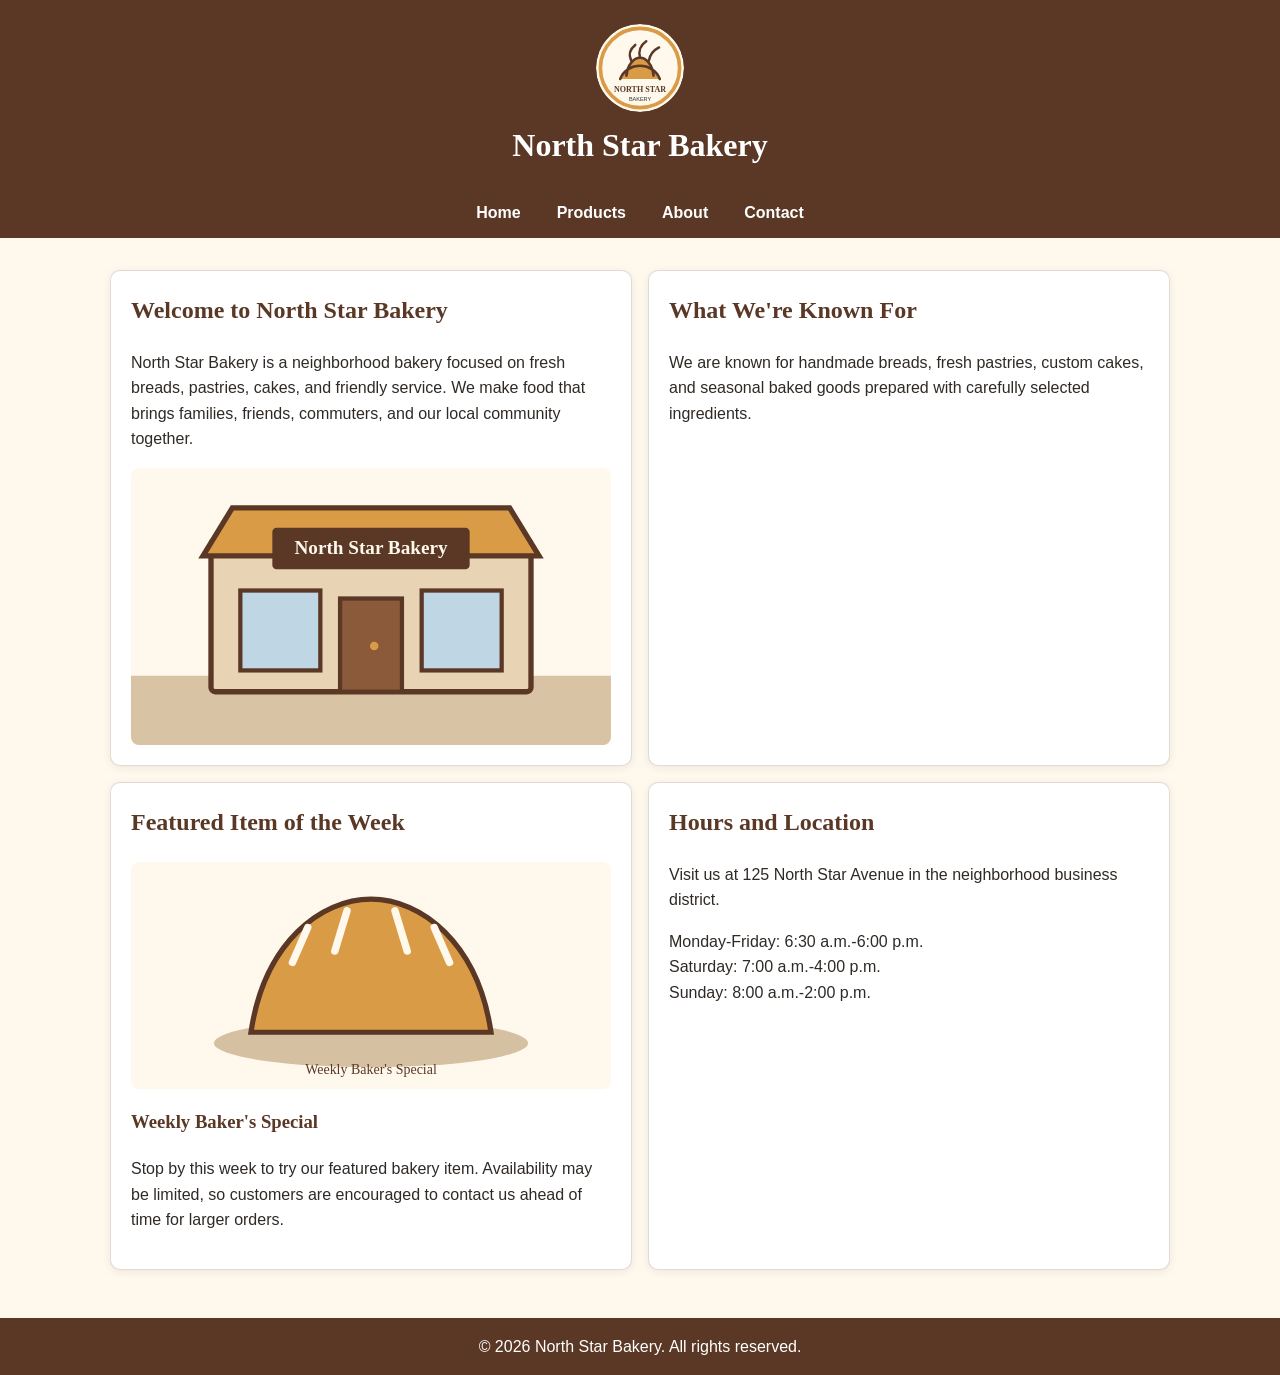
==== index.html @ 3349519e "Add files via upload" ====
<!DOCTYPE html>
<html lang="en">
<head>
    <meta charset="UTF-8">
    <meta name="viewport" content="width=device-width, initial-scale=1.0">
    <title>North Star Bakery | Home</title>
    <link rel="stylesheet" href="styles.css">
</head>
<body>
    <header>
        <img class="logo" src="images/bakery-logo.svg" alt="North Star Bakery logo">
        <h1>North Star Bakery</h1>
        <nav aria-label="Main navigation">
            <ul>
                <li><a href="index.html">Home</a></li>
                <li><a href="products.html">Products</a></li>
                <li><a href="about.html">About</a></li>
                <li><a href="contact.html">Contact</a></li>
            </ul>
        </nav>
    </header>

    <main>
        <section>
            <h2>Welcome to North Star Bakery</h2>
            <p>North Star Bakery is a neighborhood bakery focused on fresh breads, pastries, cakes, and friendly service. We make food that brings families, friends, commuters, and our local community together.</p>
            <img src="images/bakery-storefront.svg" alt="Front entrance of North Star Bakery">
        </section>

        <section>
            <h2>What We're Known For</h2>
            <p>We are known for handmade breads, fresh pastries, custom cakes, and seasonal baked goods prepared with carefully selected ingredients.</p>
        </section>

        <section>
            <h2>Featured Item of the Week</h2>
            <picture>
                <source media="(min-width: 800px)" srcset="images/bakery-feature-large.svg">
                <img src="images/bakery-feature-small.svg" alt="Featured fresh baked item from North Star Bakery">
            </picture>
            <h3>Weekly Baker's Special</h3>
            <p>Stop by this week to try our featured bakery item. Availability may be limited, so customers are encouraged to contact us ahead of time for larger orders.</p>
        </section>

        <section>
            <h2>Hours and Location</h2>
            <p>Visit us at 125 North Star Avenue in the neighborhood business district.</p>
            <p>Monday-Friday: 6:30 a.m.-6:00 p.m.<br>
               Saturday: 7:00 a.m.-4:00 p.m.<br>
               Sunday: 8:00 a.m.-2:00 p.m.</p>
        </section>
    </main>

    <footer>
        <p>&copy; 2026 North Star Bakery. All rights reserved.</p>
    </footer>
</body>
</html>
---- styles.css ----
/* North Star Bakery - Touchstone 3
   Mobile-first responsive design using four main colors
   and two font families: Arial and Georgia.
*/

:root {
    --cream: #FFF8EC;
    --brown: #5A3825;
    --gold: #D99B45;
    --charcoal: #2F2A26;
    --white: #FFFFFF;
}

* {
    box-sizing: border-box;
}

body {
    margin: 0;
    background: var(--cream);
    color: var(--charcoal);
    font-family: Arial, Helvetica, sans-serif;
    font-size: 1rem;
    line-height: 1.6;
}

header {
    background: var(--brown);
    color: var(--white);
    text-align: center;
    padding: 1.25rem 1rem 0;
}

.logo {
    width: 88px;
    height: 88px;
    margin: 0 auto 0.5rem;
    border-radius: 50%;
}

h1,
h2,
h3,
legend {
    font-family: Georgia, "Times New Roman", serif;
}

h1 {
    margin: 0 0 1rem;
    font-size: 2rem;
}

h2 {
    color: var(--brown);
    margin-top: 0;
}

h3 {
    color: var(--brown);
}

nav ul {
    display: flex;
    flex-direction: column;
    gap: 0;
    list-style: none;
    padding: 0;
    margin: 0;
}

nav a {
    display: block;
    color: var(--white);
    text-decoration: none;
    font-weight: bold;
    padding: 0.8rem 1rem;
    border-top: 1px solid rgba(255,255,255,0.2);
}

nav a:hover,
nav a:focus {
    background: var(--gold);
    color: var(--charcoal);
    outline: none;
}

main {
    display: flex;
    flex-direction: column;
    gap: 1rem;
    max-width: 1100px;
    margin: 0 auto;
    padding: 1rem;
}

section {
    background: var(--white);
    border: 1px solid rgba(90, 56, 37, 0.18);
    border-radius: 10px;
    padding: 1.25rem;
    box-shadow: 0 2px 8px rgba(47, 42, 38, 0.08);
}

img,
picture img,
video {
    display: block;
    width: 100%;
    max-width: 100%;
    height: auto;
    border-radius: 8px;
}

figure {
    margin: 0;
}

figcaption {
    margin-top: 0.55rem;
    font-size: 0.95rem;
    font-style: italic;
}

a {
    color: var(--brown);
}

a:hover,
a:focus {
    color: #7B4D30;
}

form {
    display: flex;
    flex-direction: column;
    gap: 1rem;
}

fieldset {
    border: 2px solid var(--gold);
    border-radius: 8px;
    padding: 1rem;
    min-width: 0;
}

legend {
    color: var(--brown);
    font-weight: bold;
    padding: 0 0.4rem;
}

label {
    font-weight: bold;
}

input[type="text"],
input[type="email"],
input[type="date"],
textarea {
    width: 100%;
    margin-top: 0.35rem;
    padding: 0.7rem;
    border: 1px solid #8C7B70;
    border-radius: 5px;
    background: var(--white);
    color: var(--charcoal);
    font: inherit;
}

input:focus,
textarea:focus,
button:focus {
    outline: 3px solid rgba(217, 155, 69, 0.55);
    outline-offset: 2px;
}

.radio-row {
    display: flex;
    align-items: center;
    gap: 0.5rem;
}

.radio-row label {
    font-weight: normal;
}

button {
    align-self: flex-start;
    background: var(--brown);
    color: var(--white);
    border: 0;
    border-radius: 6px;
    padding: 0.75rem 1.25rem;
    font: inherit;
    font-weight: bold;
    cursor: pointer;
}

button:hover {
    background: var(--gold);
    color: var(--charcoal);
}

footer {
    background: var(--brown);
    color: var(--white);
    text-align: center;
    padding: 1rem;
    margin-top: 1rem;
}

footer p {
    margin: 0;
}

@media (min-width: 768px) {
    header {
        padding-top: 1.5rem;
    }

    nav ul {
        flex-direction: row;
        justify-content: center;
        gap: 0.25rem;
    }

    nav a {
        border-top: 0;
        border-radius: 6px 6px 0 0;
    }

    main {
        flex-direction: row;
        flex-wrap: wrap;
        padding: 2rem 1.25rem;
    }

    main > section {
        flex: 1 1 calc(50% - 1rem);
    }

    main > section.wide {
        flex-basis: 100%;
    }

    form {
        flex-direction: row;
        flex-wrap: wrap;
    }

    form fieldset {
        flex: 1 1 calc(50% - 0.5rem);
    }

    form button {
        flex-basis: auto;
    }
}
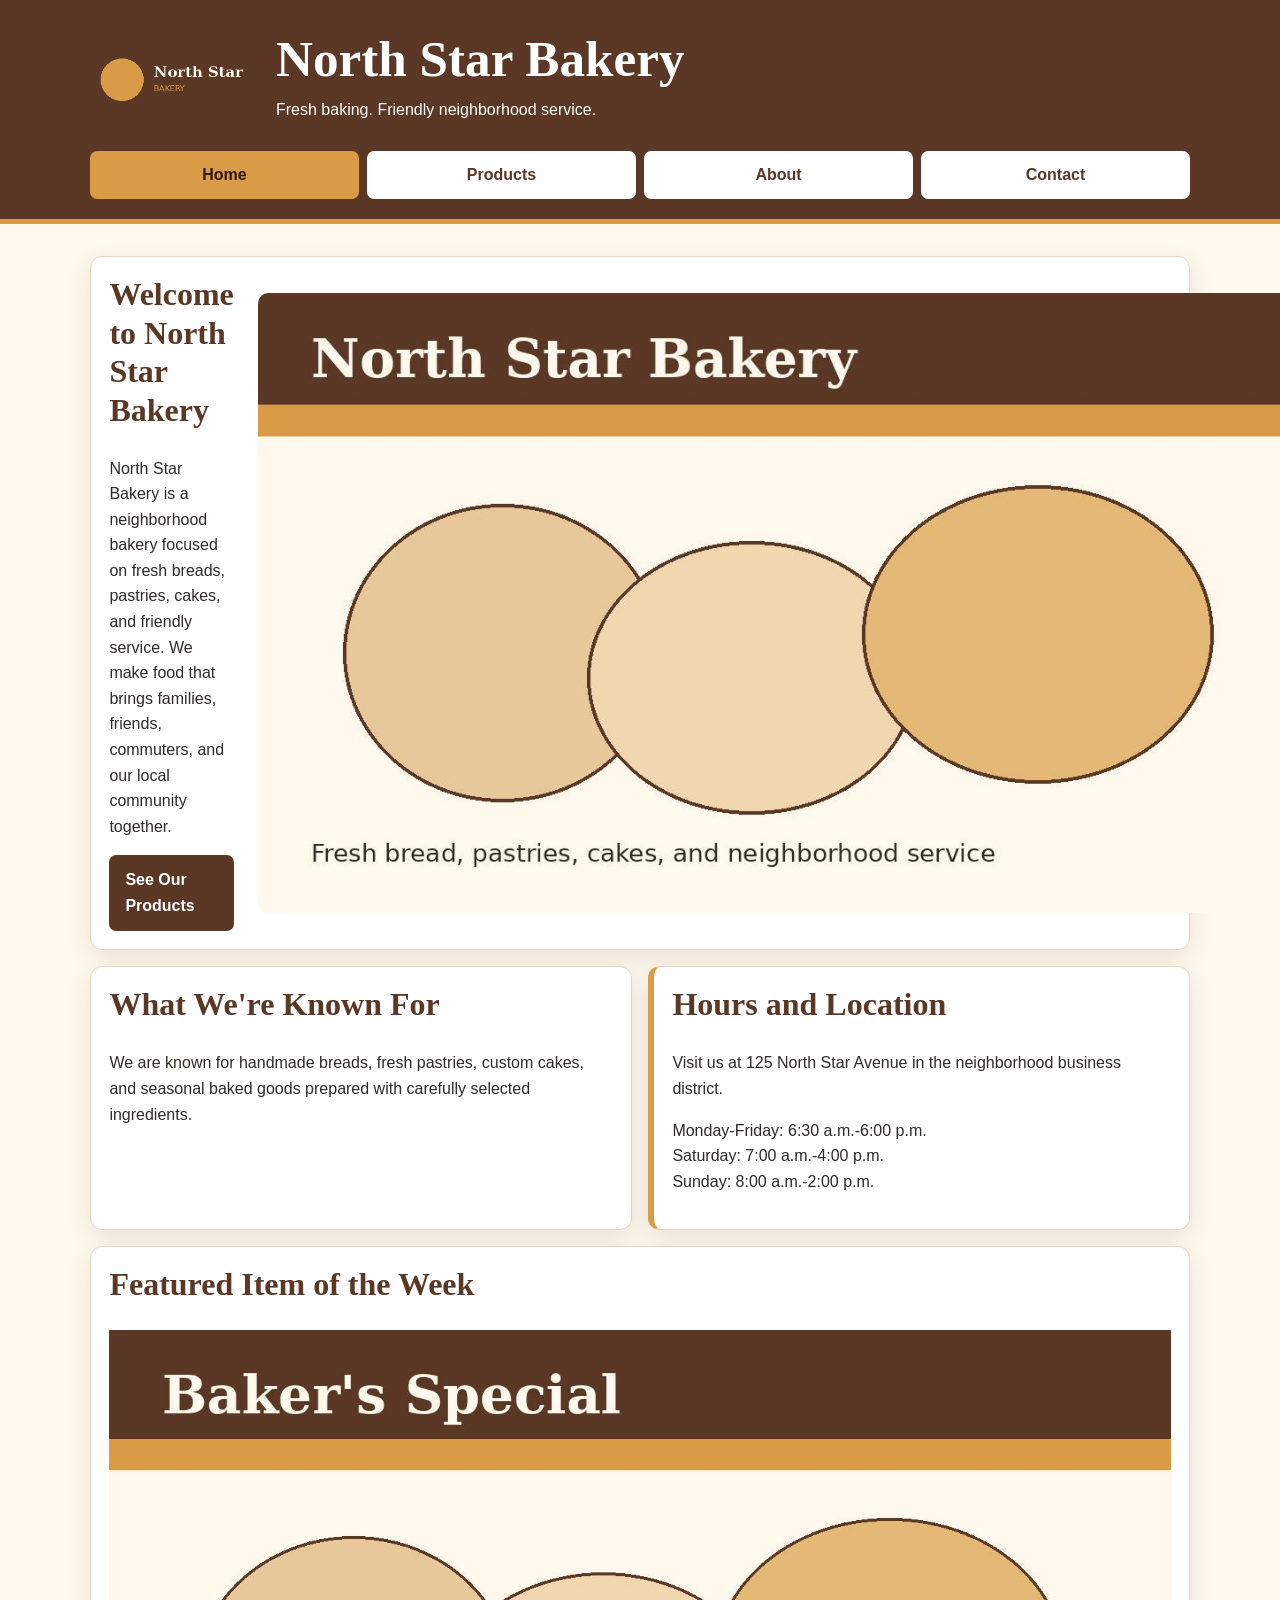
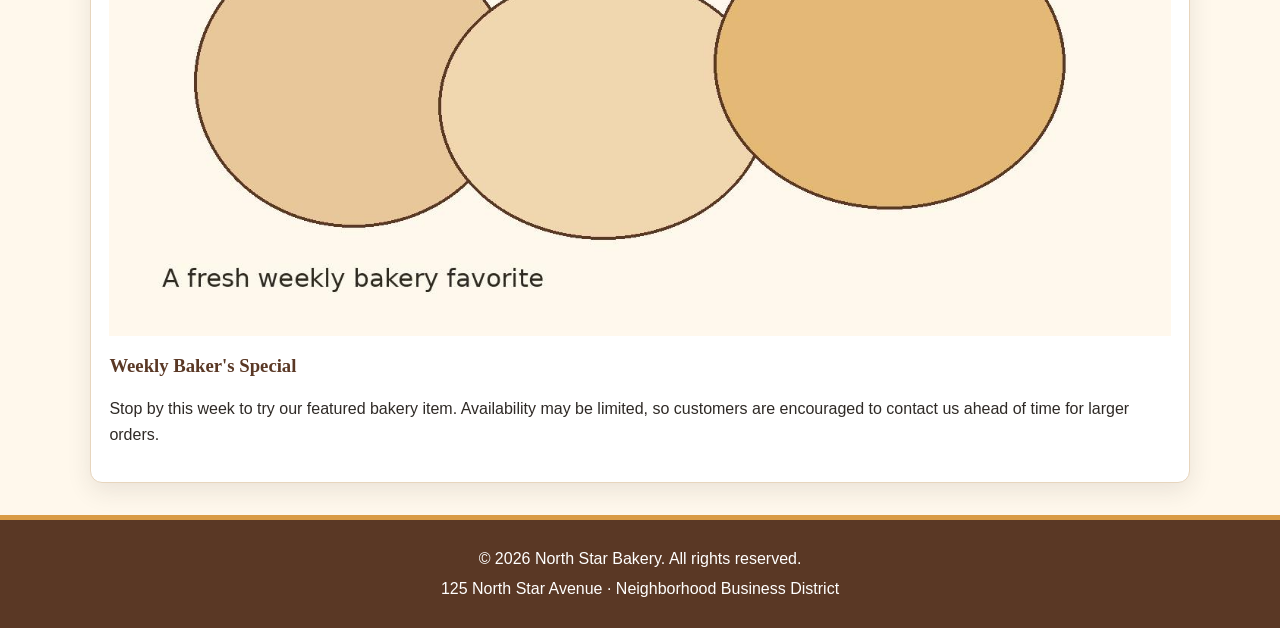
==== commit 10f83df1: "Add files via upload" ====
--- a/index.html
+++ b/index.html
@@ -1,58 +1,69 @@
 <!DOCTYPE html>
 <html lang="en">
 <head>
-    <meta charset="UTF-8">
-    <meta name="viewport" content="width=device-width, initial-scale=1.0">
-    <title>North Star Bakery | Home</title>
-    <link rel="stylesheet" href="styles.css">
+  <meta charset="UTF-8">
+  <meta name="viewport" content="width=device-width, initial-scale=1.0">
+  <meta name="description" content="North Star Bakery | Home">
+  <title>North Star Bakery | Home</title>
+  <link rel="stylesheet" href="styles.css">
 </head>
 <body>
-    <header>
-        <img class="logo" src="images/bakery-logo.svg" alt="North Star Bakery logo">
+<a class="skip-link" href="#main-content">Skip to main content</a>
+<header class="site-header">
+  <div class="header-inner">
+    <div class="brand-row">
+      <img class="logo" src="images/bakery-logo.png" alt="North Star Bakery logo">
+      <div>
         <h1>North Star Bakery</h1>
-        <nav aria-label="Main navigation">
-            <ul>
-                <li><a href="index.html">Home</a></li>
-                <li><a href="products.html">Products</a></li>
-                <li><a href="about.html">About</a></li>
-                <li><a href="contact.html">Contact</a></li>
-            </ul>
-        </nav>
-    </header>
+        <p class="tagline">Fresh baking. Friendly neighborhood service.</p>
+      </div>
+    </div>
+    <nav aria-label="Main navigation">
+      <ul>
+        <li><a href="index.html" aria-current="page">Home</a></li><li><a href="products.html">Products</a></li><li><a href="about.html">About</a></li><li><a href="contact.html">Contact</a></li>
+      </ul>
+    </nav>
+  </div>
+</header>
+<main id="main-content">
 
-    <main>
-        <section>
-            <h2>Welcome to North Star Bakery</h2>
-            <p>North Star Bakery is a neighborhood bakery focused on fresh breads, pastries, cakes, and friendly service. We make food that brings families, friends, commuters, and our local community together.</p>
-            <img src="images/bakery-storefront.svg" alt="Front entrance of North Star Bakery">
-        </section>
+<section class="hero">
+  <div>
+    <h2>Welcome to North Star Bakery</h2>
+    <p>North Star Bakery is a neighborhood bakery focused on fresh breads, pastries, cakes, and friendly service. We make food that brings families, friends, commuters, and our local community together.</p>
+    <a class="button" href="products.html">See Our Products</a>
+  </div>
+  <img src="images/bakery-storefront.jpg" alt="North Star Bakery storefront-style graphic with baked goods">
+</section>
 
-        <section>
-            <h2>What We're Known For</h2>
-            <p>We are known for handmade breads, fresh pastries, custom cakes, and seasonal baked goods prepared with carefully selected ingredients.</p>
-        </section>
+<div class="grid">
+  <section>
+    <h2>What We're Known For</h2>
+    <p>We are known for handmade breads, fresh pastries, custom cakes, and seasonal baked goods prepared with carefully selected ingredients.</p>
+  </section>
+  <section class="callout">
+    <h2>Hours and Location</h2>
+    <p>Visit us at 125 North Star Avenue in the neighborhood business district.</p>
+    <p>Monday-Friday: 6:30 a.m.-6:00 p.m.<br>
+       Saturday: 7:00 a.m.-4:00 p.m.<br>
+       Sunday: 8:00 a.m.-2:00 p.m.</p>
+  </section>
+</div>
 
-        <section>
-            <h2>Featured Item of the Week</h2>
-            <picture>
-                <source media="(min-width: 800px)" srcset="images/bakery-feature-large.svg">
-                <img src="images/bakery-feature-small.svg" alt="Featured fresh baked item from North Star Bakery">
-            </picture>
-            <h3>Weekly Baker's Special</h3>
-            <p>Stop by this week to try our featured bakery item. Availability may be limited, so customers are encouraged to contact us ahead of time for larger orders.</p>
-        </section>
+<section>
+  <h2>Featured Item of the Week</h2>
+  <picture>
+    <source media="(min-width: 800px)" srcset="images/bakery-feature-large.jpg">
+    <img src="images/bakery-feature-small.jpg" alt="Weekly featured baked item from North Star Bakery">
+  </picture>
+  <h3>Weekly Baker's Special</h3>
+  <p>Stop by this week to try our featured bakery item. Availability may be limited, so customers are encouraged to contact us ahead of time for larger orders.</p>
+</section>
 
-        <section>
-            <h2>Hours and Location</h2>
-            <p>Visit us at 125 North Star Avenue in the neighborhood business district.</p>
-            <p>Monday-Friday: 6:30 a.m.-6:00 p.m.<br>
-               Saturday: 7:00 a.m.-4:00 p.m.<br>
-               Sunday: 8:00 a.m.-2:00 p.m.</p>
-        </section>
-    </main>
-
-    <footer>
-        <p>&copy; 2026 North Star Bakery. All rights reserved.</p>
-    </footer>
+</main>
+<footer class="site-footer">
+  <p>&copy; 2026 North Star Bakery. All rights reserved.</p>
+  <p>125 North Star Avenue · Neighborhood Business District</p>
+</footer>
 </body>
 </html>
--- a/styles.css
+++ b/styles.css
@@ -1,258 +1,294 @@
-/* North Star Bakery - Touchstone 3
-   Mobile-first responsive design using four main colors
-   and two font families: Arial and Georgia.
-*/
 
 :root {
-    --cream: #FFF8EC;
-    --brown: #5A3825;
-    --gold: #D99B45;
-    --charcoal: #2F2A26;
-    --white: #FFFFFF;
-}
-
-* {
-    box-sizing: border-box;
-}
+  --cream: #FFF8EC;
+  --brown: #5A3825;
+  --gold: #D99B45;
+  --charcoal: #2F2A26;
+  --white: #FFFFFF;
+  --soft-border: #E7D5BD;
+  --shadow: 0 8px 24px rgba(47, 42, 38, 0.10);
+}
+
+* { box-sizing: border-box; }
+
+html { scroll-behavior: smooth; }
 
 body {
-    margin: 0;
-    background: var(--cream);
-    color: var(--charcoal);
-    font-family: Arial, Helvetica, sans-serif;
-    font-size: 1rem;
-    line-height: 1.6;
-}
-
-header {
-    background: var(--brown);
-    color: var(--white);
-    text-align: center;
-    padding: 1.25rem 1rem 0;
+  margin: 0;
+  background: var(--cream);
+  color: var(--charcoal);
+  font-family: Arial, Helvetica, sans-serif;
+  font-size: 1rem;
+  line-height: 1.6;
+}
+
+img, picture, video {
+  display: block;
+  max-width: 100%;
+  height: auto;
+}
+
+a {
+  color: var(--brown);
+  text-decoration-thickness: 2px;
+  text-underline-offset: 3px;
+}
+
+a:hover, a:focus-visible { color: #7A4A2D; }
+
+.skip-link {
+  position: absolute;
+  left: -9999px;
+  top: auto;
+}
+
+.skip-link:focus {
+  left: 1rem;
+  top: 1rem;
+  z-index: 1000;
+  background: var(--white);
+  color: var(--brown);
+  padding: .7rem 1rem;
+  border: 2px solid var(--gold);
+  border-radius: .4rem;
+}
+
+.site-header {
+  background: var(--brown);
+  color: var(--white);
+  padding: 1rem;
+  border-bottom: 5px solid var(--gold);
+}
+
+.header-inner {
+  width: min(1100px, 100%);
+  margin: 0 auto;
+}
+
+.brand-row {
+  display: flex;
+  align-items: center;
+  gap: 1rem;
 }
 
 .logo {
-    width: 88px;
-    height: 88px;
-    margin: 0 auto 0.5rem;
-    border-radius: 50%;
-}
-
-h1,
-h2,
-h3,
+  width: 170px;
+  max-width: 48%;
+  border-radius: .45rem;
+}
+
+h1, h2, h3, legend {
+  font-family: Georgia, "Times New Roman", serif;
+  line-height: 1.2;
+}
+
+h1 {
+  margin: .5rem 0;
+  font-size: clamp(2rem, 8vw, 3.2rem);
+}
+
+h2 {
+  color: var(--brown);
+  font-size: clamp(1.45rem, 5vw, 2rem);
+  margin-top: 0;
+}
+
+h3 { color: var(--brown); }
+
+.tagline { margin: .2rem 0 1rem; }
+
+nav ul {
+  list-style: none;
+  padding: 0;
+  margin: .75rem 0 0;
+  display: flex;
+  flex-direction: column;
+  gap: .5rem;
+}
+
+nav a {
+  display: block;
+  text-decoration: none;
+  text-align: center;
+  padding: .7rem 1rem;
+  background: var(--white);
+  color: var(--brown);
+  border-radius: .45rem;
+  font-weight: 700;
+}
+
+nav a:hover,
+nav a:focus-visible,
+nav a[aria-current="page"] {
+  background: var(--gold);
+  color: #2D1A10;
+  outline: none;
+}
+
+main {
+  width: min(1100px, calc(100% - 2rem));
+  margin: 1.5rem auto;
+  display: flex;
+  flex-direction: column;
+  gap: 1rem;
+}
+
+section, article {
+  background: var(--white);
+  border: 1px solid var(--soft-border);
+  border-radius: .75rem;
+  padding: 1.15rem;
+  box-shadow: var(--shadow);
+}
+
+.hero img,
+.card img,
+figure img {
+  border-radius: .65rem;
+  width: 100%;
+}
+
+figure { margin: 0; }
+figcaption {
+  margin-top: .55rem;
+  font-size: .95rem;
+  color: #5D5148;
+}
+
+.grid {
+  display: flex;
+  flex-direction: column;
+  gap: 1rem;
+}
+
+.card { flex: 1 1 0; }
+
+.price {
+  font-weight: 700;
+  color: var(--brown);
+}
+
+.callout {
+  border-left: 6px solid var(--gold);
+}
+
+.button,
+button {
+  display: inline-block;
+  border: 0;
+  border-radius: .45rem;
+  background: var(--brown);
+  color: var(--white);
+  padding: .75rem 1rem;
+  font: inherit;
+  font-weight: 700;
+  cursor: pointer;
+  text-decoration: none;
+}
+
+.button:hover,
+button:hover,
+.button:focus-visible,
+button:focus-visible {
+  background: #744832;
+  outline: 3px solid var(--gold);
+  outline-offset: 2px;
+}
+
+form {
+  display: flex;
+  flex-direction: column;
+  gap: 1rem;
+}
+
+fieldset {
+  border: 2px solid var(--soft-border);
+  border-radius: .65rem;
+  padding: 1rem;
+}
+
 legend {
-    font-family: Georgia, "Times New Roman", serif;
-}
-
-h1 {
-    margin: 0 0 1rem;
-    font-size: 2rem;
-}
-
-h2 {
-    color: var(--brown);
-    margin-top: 0;
-}
-
-h3 {
-    color: var(--brown);
-}
-
-nav ul {
-    display: flex;
-    flex-direction: column;
-    gap: 0;
-    list-style: none;
-    padding: 0;
-    margin: 0;
-}
-
-nav a {
-    display: block;
-    color: var(--white);
-    text-decoration: none;
-    font-weight: bold;
-    padding: 0.8rem 1rem;
-    border-top: 1px solid rgba(255,255,255,0.2);
-}
-
-nav a:hover,
-nav a:focus {
-    background: var(--gold);
-    color: var(--charcoal);
-    outline: none;
-}
-
-main {
-    display: flex;
-    flex-direction: column;
-    gap: 1rem;
-    max-width: 1100px;
-    margin: 0 auto;
-    padding: 1rem;
-}
-
-section {
-    background: var(--white);
-    border: 1px solid rgba(90, 56, 37, 0.18);
-    border-radius: 10px;
-    padding: 1.25rem;
-    box-shadow: 0 2px 8px rgba(47, 42, 38, 0.08);
-}
-
-img,
-picture img,
-video {
-    display: block;
-    width: 100%;
-    max-width: 100%;
-    height: auto;
-    border-radius: 8px;
-}
-
-figure {
-    margin: 0;
-}
-
-figcaption {
-    margin-top: 0.55rem;
-    font-size: 0.95rem;
-    font-style: italic;
-}
-
-a {
-    color: var(--brown);
-}
-
-a:hover,
-a:focus {
-    color: #7B4D30;
-}
-
-form {
-    display: flex;
-    flex-direction: column;
-    gap: 1rem;
-}
-
-fieldset {
-    border: 2px solid var(--gold);
-    border-radius: 8px;
-    padding: 1rem;
-    min-width: 0;
-}
-
-legend {
-    color: var(--brown);
-    font-weight: bold;
-    padding: 0 0.4rem;
-}
-
-label {
-    font-weight: bold;
-}
-
-input[type="text"],
-input[type="email"],
-input[type="date"],
-textarea {
-    width: 100%;
-    margin-top: 0.35rem;
-    padding: 0.7rem;
-    border: 1px solid #8C7B70;
-    border-radius: 5px;
-    background: var(--white);
-    color: var(--charcoal);
-    font: inherit;
-}
-
-input:focus,
-textarea:focus,
-button:focus {
-    outline: 3px solid rgba(217, 155, 69, 0.55);
-    outline-offset: 2px;
-}
-
-.radio-row {
+  color: var(--brown);
+  font-weight: 700;
+  padding: 0 .35rem;
+}
+
+label { font-weight: 700; }
+
+input, textarea, select {
+  width: 100%;
+  margin-top: .3rem;
+  padding: .7rem;
+  border: 1px solid #8A7B70;
+  border-radius: .35rem;
+  background: var(--white);
+  color: var(--charcoal);
+  font: inherit;
+}
+
+input[type="radio"] {
+  width: auto;
+  margin-right: .4rem;
+}
+
+.radio-row label { font-weight: 400; }
+
+input:focus, textarea:focus, select:focus {
+  outline: 3px solid var(--gold);
+  outline-offset: 1px;
+  border-color: var(--brown);
+}
+
+.site-footer {
+  margin-top: 2rem;
+  background: var(--brown);
+  color: var(--white);
+  border-top: 5px solid var(--gold);
+  padding: 1.4rem 1rem;
+  text-align: center;
+}
+
+.site-footer p { margin: .25rem 0; }
+
+@media (min-width: 768px) {
+  .site-header { padding: 1.25rem 2rem; }
+
+  nav ul {
+    flex-direction: row;
+    flex-wrap: wrap;
+  }
+
+  nav li { flex: 1 1 0; }
+
+  main { margin-top: 2rem; }
+
+  .grid {
+    flex-direction: row;
+    flex-wrap: wrap;
+  }
+
+  .grid > * {
+    flex: 1 1 calc(50% - 1rem);
+  }
+
+  .hero {
     display: flex;
     align-items: center;
-    gap: 0.5rem;
-}
-
-.radio-row label {
-    font-weight: normal;
-}
-
-button {
-    align-self: flex-start;
-    background: var(--brown);
-    color: var(--white);
-    border: 0;
-    border-radius: 6px;
-    padding: 0.75rem 1.25rem;
-    font: inherit;
-    font-weight: bold;
-    cursor: pointer;
-}
-
-button:hover {
-    background: var(--gold);
-    color: var(--charcoal);
-}
-
-footer {
-    background: var(--brown);
-    color: var(--white);
-    text-align: center;
-    padding: 1rem;
-    margin-top: 1rem;
-}
-
-footer p {
-    margin: 0;
-}
-
-@media (min-width: 768px) {
-    header {
-        padding-top: 1.5rem;
-    }
-
-    nav ul {
-        flex-direction: row;
-        justify-content: center;
-        gap: 0.25rem;
-    }
-
-    nav a {
-        border-top: 0;
-        border-radius: 6px 6px 0 0;
-    }
-
-    main {
-        flex-direction: row;
-        flex-wrap: wrap;
-        padding: 2rem 1.25rem;
-    }
-
-    main > section {
-        flex: 1 1 calc(50% - 1rem);
-    }
-
-    main > section.wide {
-        flex-basis: 100%;
-    }
-
-    form {
-        flex-direction: row;
-        flex-wrap: wrap;
-    }
-
-    form fieldset {
-        flex: 1 1 calc(50% - 0.5rem);
-    }
-
-    form button {
-        flex-basis: auto;
-    }
-}
+    gap: 1.5rem;
+  }
+
+  .hero > * { flex: 1 1 0; }
+
+  form .form-row {
+    display: flex;
+    gap: 1rem;
+  }
+
+  form .form-row > * { flex: 1 1 0; }
+}
+
+@media (min-width: 1000px) {
+  .grid.three > * {
+    flex: 1 1 calc(33.333% - 1rem);
+  }
+}
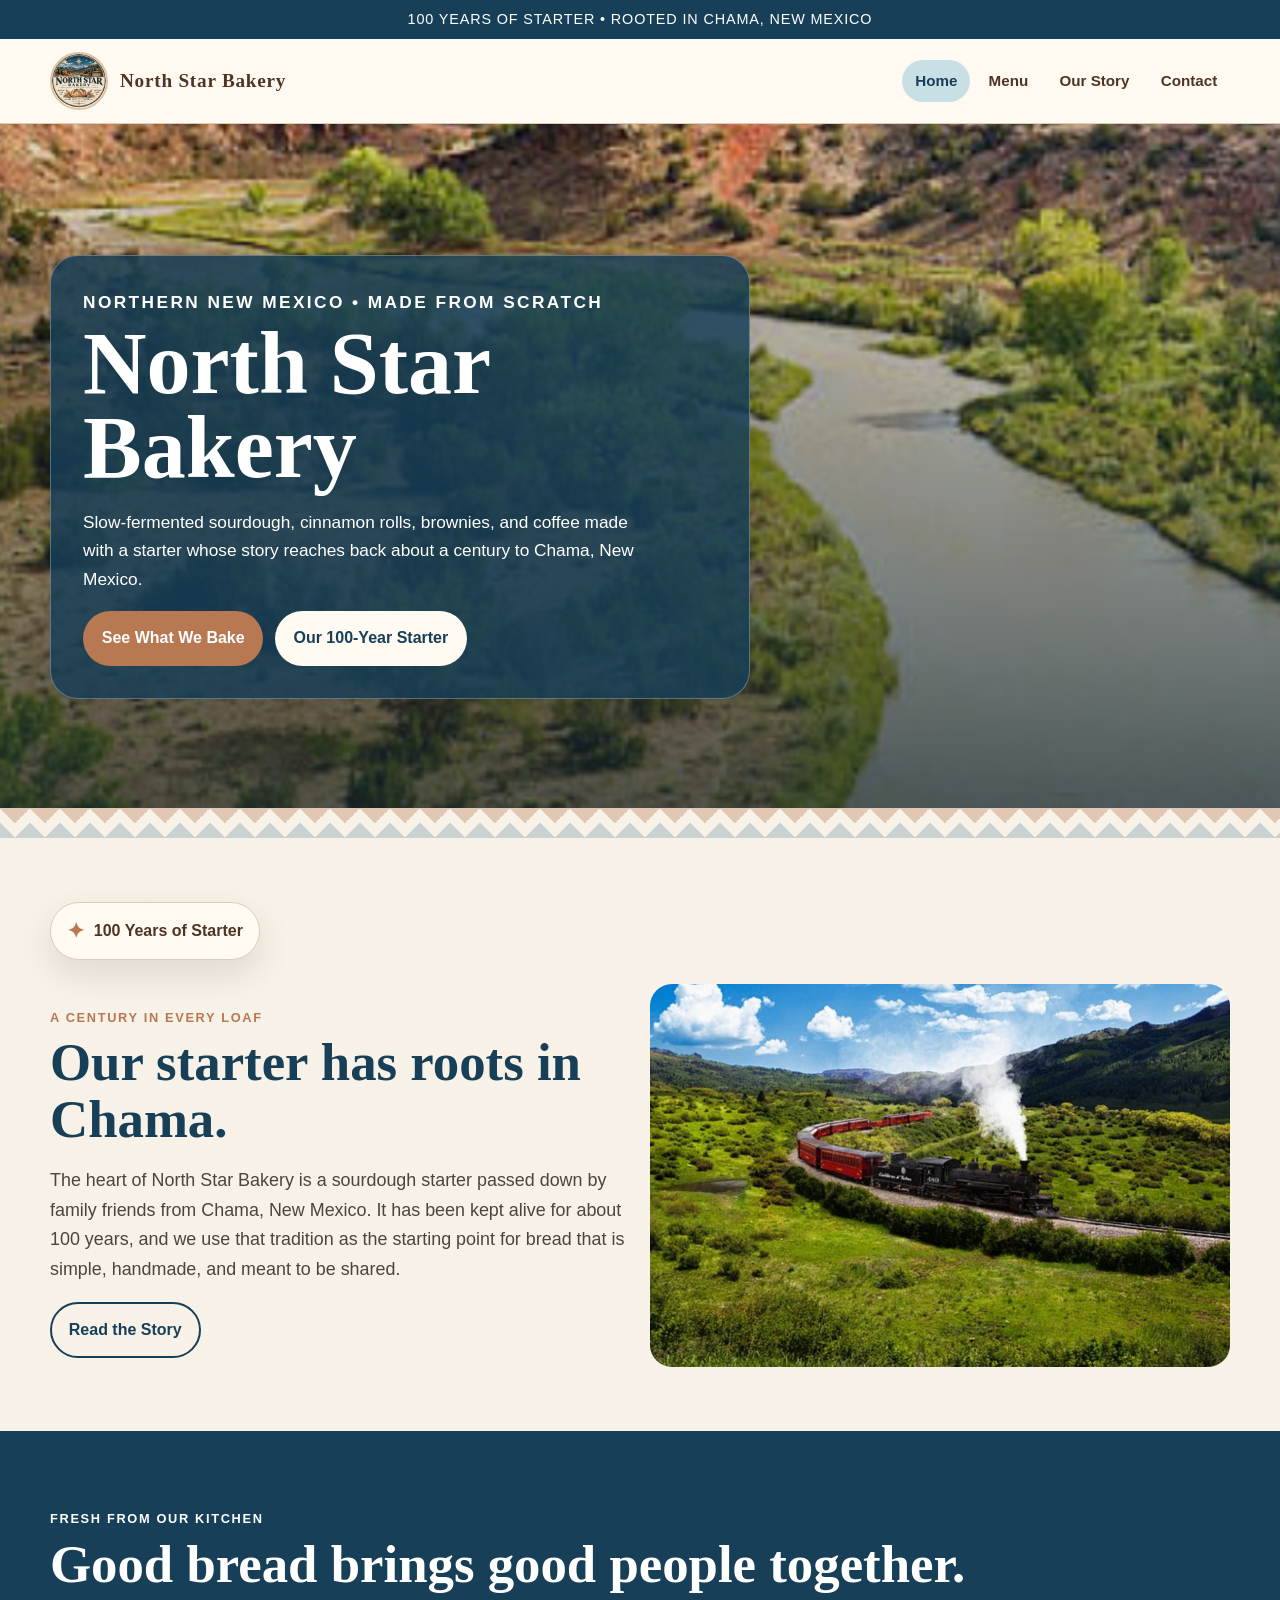
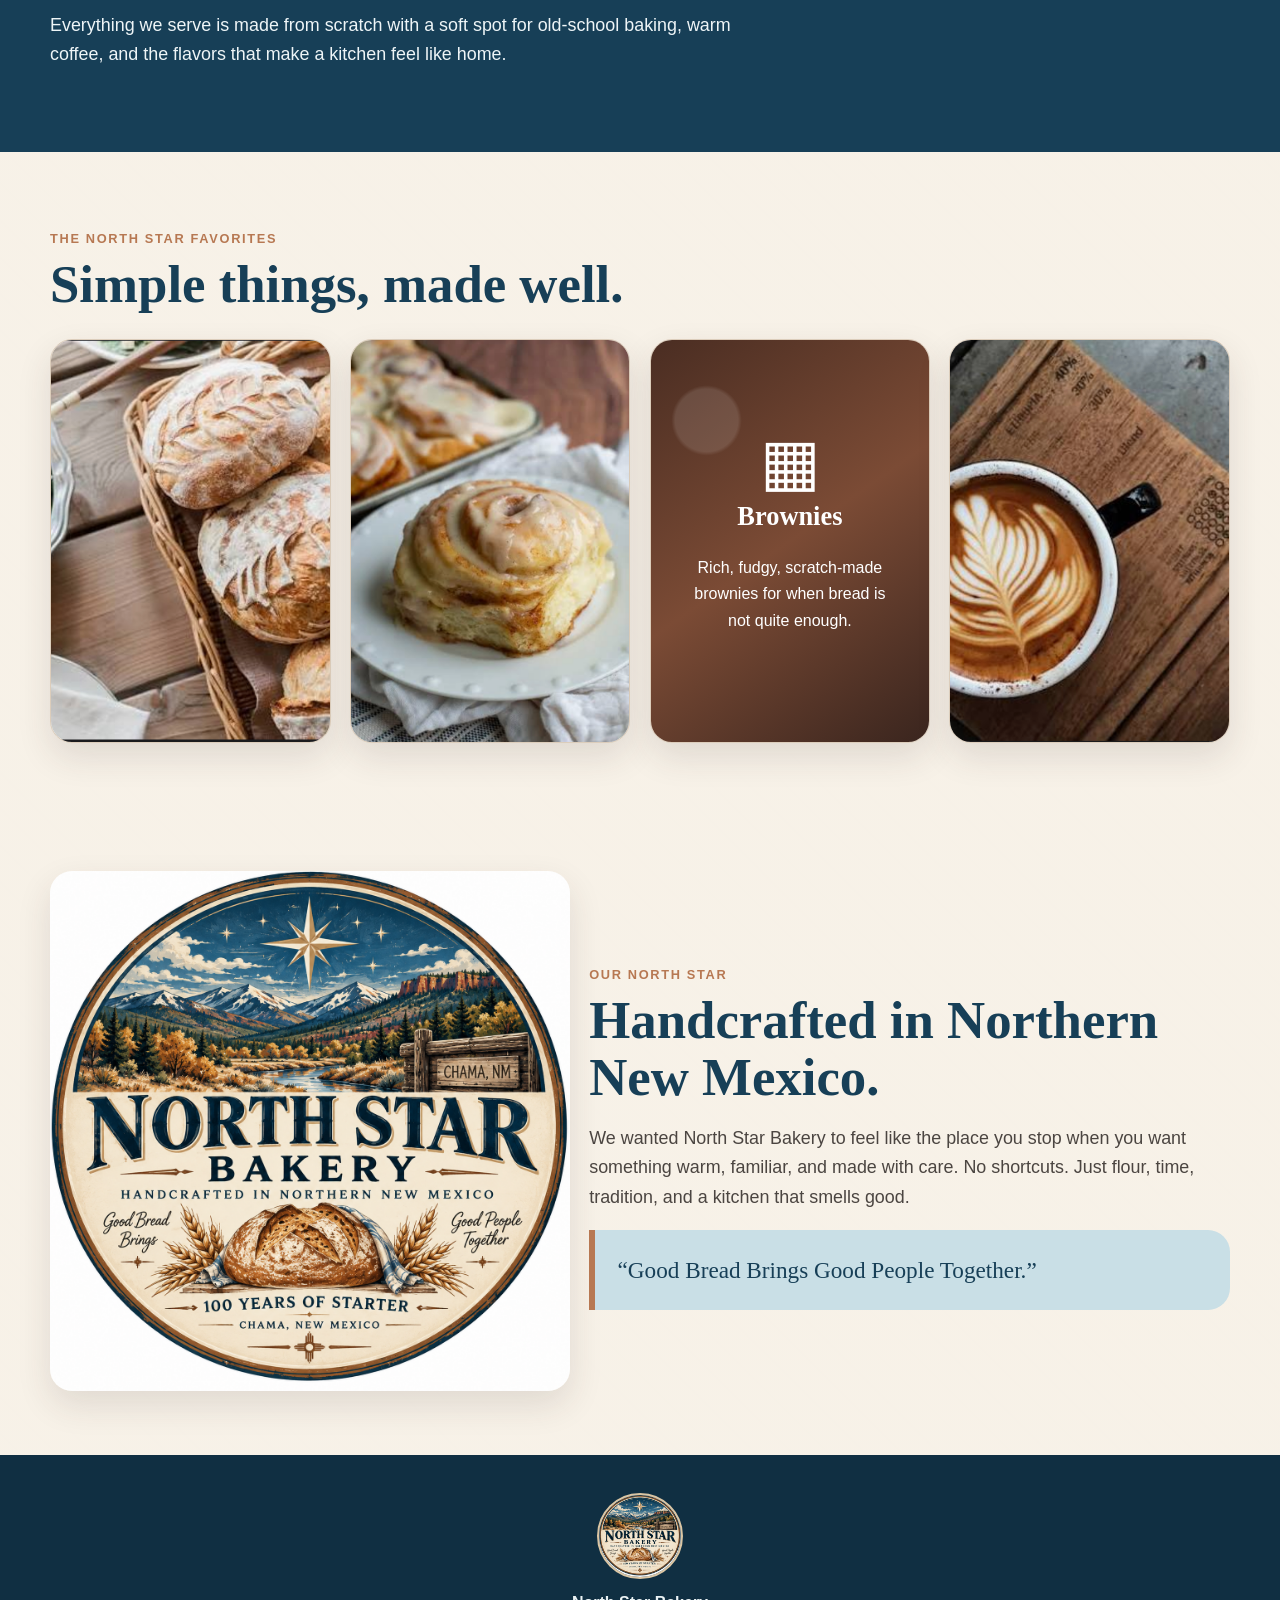
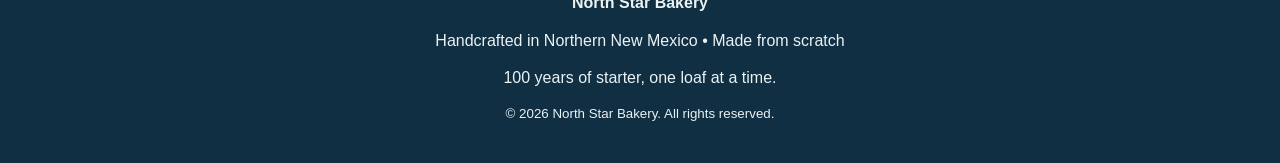
==== commit 9b51d54c: "Add files via upload" ====
--- a/index.html
+++ b/index.html
@@ -1,69 +1,130 @@
-<!DOCTYPE html>
+<!doctype html>
 <html lang="en">
 <head>
-  <meta charset="UTF-8">
-  <meta name="viewport" content="width=device-width, initial-scale=1.0">
-  <meta name="description" content="North Star Bakery | Home">
+  <meta charset="utf-8">
+  <meta name="viewport" content="width=device-width, initial-scale=1">
+  <meta name="description" content="Northern New Mexico sourdough bakery featuring a 100-year-old starter with roots in Chama, New Mexico.">
   <title>North Star Bakery | Home</title>
   <link rel="stylesheet" href="styles.css">
 </head>
 <body>
 <a class="skip-link" href="#main-content">Skip to main content</a>
+<div class="top-strip">100 YEARS OF STARTER • ROOTED IN CHAMA, NEW MEXICO</div>
 <header class="site-header">
   <div class="header-inner">
-    <div class="brand-row">
-      <img class="logo" src="images/bakery-logo.png" alt="North Star Bakery logo">
-      <div>
-        <h1>North Star Bakery</h1>
-        <p class="tagline">Fresh baking. Friendly neighborhood service.</p>
-      </div>
-    </div>
+    <a class="brand-mini" href="index.html">
+      <img src="images/north-star-logo.png" alt="North Star Bakery logo">
+      <strong>North Star Bakery</strong>
+    </a>
     <nav aria-label="Main navigation">
-      <ul>
-        <li><a href="index.html" aria-current="page">Home</a></li><li><a href="products.html">Products</a></li><li><a href="about.html">About</a></li><li><a href="contact.html">Contact</a></li>
-      </ul>
+      <ul><li><a href="index.html" aria-current="page">Home</a></li>
+<li><a href="menu.html">Menu</a></li>
+<li><a href="story.html">Our Story</a></li>
+<li><a href="contact.html">Contact</a></li></ul>
     </nav>
   </div>
 </header>
 <main id="main-content">
 
 <section class="hero">
-  <div>
-    <h2>Welcome to North Star Bakery</h2>
-    <p>North Star Bakery is a neighborhood bakery focused on fresh breads, pastries, cakes, and friendly service. We make food that brings families, friends, commuters, and our local community together.</p>
-    <a class="button" href="products.html">See Our Products</a>
+  <div class="hero-inner">
+    <div class="hero-card">
+      <p class="eyebrow">Northern New Mexico • Made from scratch</p>
+      <h1>North Star Bakery</h1>
+      <p>Slow-fermented sourdough, cinnamon rolls, brownies, and coffee made with a starter whose story reaches back about a century to Chama, New Mexico.</p>
+      <div class="actions">
+        <a class="btn btn-primary" href="menu.html">See What We Bake</a>
+        <a class="btn btn-light" href="story.html">Our 100-Year Starter</a>
+      </div>
+    </div>
   </div>
-  <img src="images/bakery-storefront.jpg" alt="North Star Bakery storefront-style graphic with baked goods">
 </section>
 
-<div class="grid">
-  <section>
-    <h2>What We're Known For</h2>
-    <p>We are known for handmade breads, fresh pastries, custom cakes, and seasonal baked goods prepared with carefully selected ingredients.</p>
-  </section>
-  <section class="callout">
-    <h2>Hours and Location</h2>
-    <p>Visit us at 125 North Star Avenue in the neighborhood business district.</p>
-    <p>Monday-Friday: 6:30 a.m.-6:00 p.m.<br>
-       Saturday: 7:00 a.m.-4:00 p.m.<br>
-       Sunday: 8:00 a.m.-2:00 p.m.</p>
-  </section>
-</div>
+<div class="pattern-divider" aria-hidden="true"></div>
 
-<section>
-  <h2>Featured Item of the Week</h2>
-  <picture>
-    <source media="(min-width: 800px)" srcset="images/bakery-feature-large.jpg">
-    <img src="images/bakery-feature-small.jpg" alt="Weekly featured baked item from North Star Bakery">
-  </picture>
-  <h3>Weekly Baker's Special</h3>
-  <p>Stop by this week to try our featured bakery item. Availability may be limited, so customers are encouraged to contact us ahead of time for larger orders.</p>
+<section class="section">
+  <span class="badge"><span class="star">✦</span> 100 Years of Starter</span>
+  <div class="split" style="margin-top:1.5rem;">
+    <div>
+      <p class="section-kicker">A century in every loaf</p>
+      <h2>Our starter has roots in Chama.</h2>
+      <p class="lead">The heart of North Star Bakery is a sourdough starter passed down by family friends from Chama, New Mexico. It has been kept alive for about 100 years, and we use that tradition as the starting point for bread that is simple, handmade, and meant to be shared.</p>
+      <a class="btn btn-outline" href="story.html">Read the Story</a>
+    </div>
+    <div class="feature-photo">
+      <img src="images/chama-train.png" alt="Historic steam train traveling through the green mountain landscape near Chama, New Mexico">
+    </div>
+  </div>
+</section>
+
+<section class="story-band">
+  <div class="section">
+    <p class="section-kicker">Fresh from our kitchen</p>
+    <h2>Good bread brings good people together.</h2>
+    <p class="lead">Everything we serve is made from scratch with a soft spot for old-school baking, warm coffee, and the flavors that make a kitchen feel like home.</p>
+  </div>
+</section>
+
+<section class="section">
+  <p class="section-kicker">The North Star favorites</p>
+  <h2>Simple things, made well.</h2>
+  <div class="menu-grid">
+    <article class="menu-card">
+      <img src="images/sourdough-bread.png" alt="Basket filled with rustic artisan sourdough loaves">
+      <div class="content">
+        <h3>Sourdough Bread</h3>
+        <p>Slow-fermented loaves with a crisp crust, soft center, and the flavor of our century-old starter.</p>
+      </div>
+    </article>
+    <article class="menu-card">
+      <img src="images/cinnamon-roll.png" alt="Scratch-made cinnamon roll with icing on a white plate">
+      <div class="content">
+        <h3>Cinnamon Rolls</h3>
+        <p>Soft, swirled, buttery rolls made from scratch and finished with a sweet glaze.</p>
+      </div>
+    </article>
+    <article class="menu-card">
+      <div class="brownie-card">
+        <div>
+          <div class="icon" aria-hidden="true">▦</div>
+          <h3>Brownies</h3>
+          <p>Rich, fudgy, scratch-made brownies for when bread is not quite enough.</p>
+        </div>
+      </div>
+    </article>
+    <article class="menu-card">
+      <img src="images/coffee.png" alt="Cup of coffee with latte art on a wooden surface">
+      <div class="content">
+        <h3>Coffee</h3>
+        <p>A warm cup to go with a fresh loaf, cinnamon roll, or brownie.</p>
+      </div>
+    </article>
+  </div>
+</section>
+
+<section class="section">
+  <div class="split">
+    <div class="poster">
+      <img src="images/north-star-logo.png" alt="North Star Bakery circular logo featuring Northern New Mexico mountains and sourdough bread">
+    </div>
+    <div>
+      <p class="section-kicker">Our North Star</p>
+      <h2>Handcrafted in Northern New Mexico.</h2>
+      <p class="lead">We wanted North Star Bakery to feel like the place you stop when you want something warm, familiar, and made with care. No shortcuts. Just flour, time, tradition, and a kitchen that smells good.</p>
+      <div class="quote">“Good Bread Brings Good People Together.”</div>
+    </div>
+  </div>
 </section>
 
 </main>
 <footer class="site-footer">
-  <p>&copy; 2026 North Star Bakery. All rights reserved.</p>
-  <p>125 North Star Avenue · Neighborhood Business District</p>
+  <div class="footer-inner">
+    <img class="footer-logo" src="images/north-star-logo.png" alt="">
+    <strong>North Star Bakery</strong>
+    <span>Handcrafted in Northern New Mexico • Made from scratch</span>
+    <span>100 years of starter, one loaf at a time.</span>
+    <small>&copy; 2026 North Star Bakery. All rights reserved.</small>
+  </div>
 </footer>
 </body>
-</html>
+</html>
--- a/styles.css
+++ b/styles.css
@@ -1,12 +1,19 @@
 
 :root {
-  --cream: #FFF8EC;
-  --brown: #5A3825;
-  --gold: #D99B45;
-  --charcoal: #2F2A26;
-  --white: #FFFFFF;
-  --soft-border: #E7D5BD;
-  --shadow: 0 8px 24px rgba(47, 42, 38, 0.10);
+  --cream: #f7f1e7;
+  --paper: #fffaf2;
+  --navy: #173f57;
+  --dusty-blue: #7698a8;
+  --sky: #c9dfe6;
+  --brown: #704a32;
+  --walnut: #4f3425;
+  --clay: #b77852;
+  --sand: #dbc6a4;
+  --ink: #2f2a26;
+  --muted: #6b625c;
+  --line: #dccdbb;
+  --shadow: 0 14px 34px rgba(54, 45, 38, .12);
+  --radius: 22px;
 }
 
 * { box-sizing: border-box; }
@@ -15,280 +22,417 @@
 
 body {
   margin: 0;
-  background: var(--cream);
-  color: var(--charcoal);
+  background:
+    linear-gradient(rgba(247,241,231,.97), rgba(247,241,231,.97)),
+    repeating-linear-gradient(45deg, transparent 0 24px, rgba(23,63,87,.05) 24px 26px);
+  color: var(--ink);
   font-family: Arial, Helvetica, sans-serif;
-  font-size: 1rem;
-  line-height: 1.6;
-}
-
-img, picture, video {
-  display: block;
-  max-width: 100%;
-  height: auto;
-}
-
-a {
-  color: var(--brown);
-  text-decoration-thickness: 2px;
-  text-underline-offset: 3px;
-}
-
-a:hover, a:focus-visible { color: #7A4A2D; }
+  line-height: 1.65;
+}
+
+img, picture { display: block; max-width: 100%; }
+img { height: auto; }
+
+a { color: var(--navy); }
 
 .skip-link {
   position: absolute;
   left: -9999px;
-  top: auto;
-}
-
+  z-index: 9999;
+}
 .skip-link:focus {
   left: 1rem;
   top: 1rem;
-  z-index: 1000;
-  background: var(--white);
-  color: var(--brown);
-  padding: .7rem 1rem;
-  border: 2px solid var(--gold);
-  border-radius: .4rem;
+  padding: .75rem 1rem;
+  background: white;
+  border: 3px solid var(--clay);
+  border-radius: 10px;
+}
+
+.top-strip {
+  background: var(--navy);
+  color: #fff;
+  text-align: center;
+  padding: .48rem 1rem;
+  font-size: .9rem;
+  letter-spacing: .06em;
 }
 
 .site-header {
-  background: var(--brown);
-  color: var(--white);
-  padding: 1rem;
-  border-bottom: 5px solid var(--gold);
+  background: rgba(255,250,242,.96);
+  border-bottom: 1px solid var(--line);
+  position: sticky;
+  top: 0;
+  z-index: 100;
+  backdrop-filter: blur(10px);
 }
 
 .header-inner {
-  width: min(1100px, 100%);
-  margin: 0 auto;
-}
-
-.brand-row {
-  display: flex;
+  width: min(1180px, calc(100% - 2rem));
+  margin: auto;
+  display: flex;
+  flex-direction: column;
   align-items: center;
-  gap: 1rem;
-}
-
-.logo {
-  width: 170px;
-  max-width: 48%;
-  border-radius: .45rem;
-}
-
-h1, h2, h3, legend {
+  gap: .65rem;
+  padding: .8rem 0;
+}
+
+.brand-mini {
+  display: flex;
+  align-items: center;
+  gap: .75rem;
+  color: var(--walnut);
+  text-decoration: none;
+}
+.brand-mini img {
+  width: 58px;
+  height: 58px;
+  object-fit: cover;
+  border-radius: 50%;
+  border: 2px solid var(--sand);
+}
+.brand-mini strong {
   font-family: Georgia, "Times New Roman", serif;
-  line-height: 1.2;
-}
-
-h1 {
-  margin: .5rem 0;
-  font-size: clamp(2rem, 8vw, 3.2rem);
-}
-
-h2 {
-  color: var(--brown);
-  font-size: clamp(1.45rem, 5vw, 2rem);
-  margin-top: 0;
-}
-
-h3 { color: var(--brown); }
-
-.tagline { margin: .2rem 0 1rem; }
+  font-size: 1.2rem;
+  letter-spacing: .04em;
+}
 
 nav ul {
   list-style: none;
+  margin: 0;
   padding: 0;
-  margin: .75rem 0 0;
-  display: flex;
-  flex-direction: column;
-  gap: .5rem;
-}
-
+  display: flex;
+  flex-wrap: wrap;
+  justify-content: center;
+  gap: .35rem;
+}
 nav a {
   display: block;
+  padding: .55rem .8rem;
+  border-radius: 999px;
   text-decoration: none;
-  text-align: center;
-  padding: .7rem 1rem;
-  background: var(--white);
-  color: var(--brown);
-  border-radius: .45rem;
+  color: var(--walnut);
   font-weight: 700;
-}
-
+  font-size: .95rem;
+}
 nav a:hover,
 nav a:focus-visible,
 nav a[aria-current="page"] {
-  background: var(--gold);
-  color: #2D1A10;
+  background: var(--sky);
+  color: var(--navy);
   outline: none;
 }
 
-main {
-  width: min(1100px, calc(100% - 2rem));
-  margin: 1.5rem auto;
+main { overflow: hidden; }
+
+.hero {
+  min-height: 76vh;
+  display: grid;
+  align-items: end;
+  background:
+    linear-gradient(180deg, rgba(15,42,57,.05), rgba(20,40,45,.72)),
+    url("images/chama-river.png") center/cover no-repeat;
+  color: white;
+}
+.hero-inner {
+  width: min(1180px, calc(100% - 2rem));
+  margin: auto;
+  padding: 5rem 0 3.6rem;
+}
+.hero-card {
+  max-width: 700px;
+  background: rgba(23,63,87,.84);
+  border: 1px solid rgba(255,255,255,.28);
+  border-radius: 28px;
+  padding: 1.4rem;
+  box-shadow: var(--shadow);
+}
+.eyebrow {
+  margin: 0 0 .35rem;
+  text-transform: uppercase;
+  letter-spacing: .14em;
+  font-size: .78rem;
+  font-weight: 800;
+}
+.hero h1, .page-hero h1 {
+  margin: .1rem 0 .6rem;
+  font-family: Georgia, "Times New Roman", serif;
+  font-size: clamp(2.6rem, 10vw, 5.5rem);
+  line-height: .96;
+}
+.hero p { font-size: 1.08rem; max-width: 58ch; }
+
+.actions {
+  display: flex;
+  flex-wrap: wrap;
+  gap: .7rem;
+  margin-top: 1.1rem;
+}
+.btn {
+  display: inline-block;
+  padding: .78rem 1.05rem;
+  border-radius: 999px;
+  text-decoration: none;
+  font-weight: 800;
+  border: 2px solid transparent;
+}
+.btn-primary { background: var(--clay); color: white; }
+.btn-light { background: var(--paper); color: var(--navy); }
+.btn-outline { border-color: var(--navy); color: var(--navy); background: transparent; }
+.btn:hover, .btn:focus-visible { transform: translateY(-1px); outline: 3px solid var(--sand); outline-offset: 2px; }
+
+.section {
+  width: min(1180px, calc(100% - 2rem));
+  margin: 0 auto;
+  padding: 4rem 0;
+}
+.section-kicker {
+  color: var(--clay);
+  font-weight: 800;
+  text-transform: uppercase;
+  letter-spacing: .13em;
+  font-size: .8rem;
+  margin-bottom: .4rem;
+}
+.section h2 {
+  font-family: Georgia, "Times New Roman", serif;
+  color: var(--navy);
+  font-size: clamp(2rem, 6vw, 3.3rem);
+  line-height: 1.08;
+  margin: 0 0 .8rem;
+}
+.lead { font-size: 1.12rem; max-width: 70ch; color: #4b4541; }
+
+.story-band {
+  background: var(--navy);
+  color: white;
+}
+.story-band .section h2,
+.story-band .section-kicker { color: white; }
+.story-band .lead { color: #eef5f7; }
+
+.story-grid, .split, .menu-grid, .gallery-grid {
   display: flex;
   flex-direction: column;
-  gap: 1rem;
-}
-
-section, article {
-  background: var(--white);
-  border: 1px solid var(--soft-border);
-  border-radius: .75rem;
-  padding: 1.15rem;
+  gap: 1.2rem;
+}
+.story-copy, .story-photo, .split > *, .menu-card { flex: 1 1 0; }
+
+.story-photo img,
+.feature-photo img,
+.menu-card img,
+.gallery-grid img,
+.poster img,
+.family-photo img {
+  width: 100%;
+  height: 100%;
+  object-fit: cover;
+  border-radius: var(--radius);
+}
+
+.story-photo { min-height: 330px; }
+
+.badge {
+  display: inline-flex;
+  align-items: center;
+  gap: .55rem;
+  padding: .7rem 1rem;
+  background: var(--paper);
+  border: 1px solid var(--line);
+  color: var(--walnut);
+  border-radius: 999px;
+  font-weight: 800;
   box-shadow: var(--shadow);
 }
-
-.hero img,
-.card img,
-figure img {
-  border-radius: .65rem;
-  width: 100%;
-}
+.badge .star { color: var(--clay); font-size: 1.3rem; }
+
+.menu-grid { margin-top: 1.6rem; }
+.menu-card {
+  overflow: hidden;
+  background: var(--paper);
+  border: 1px solid var(--line);
+  border-radius: var(--radius);
+  box-shadow: var(--shadow);
+}
+.menu-card img { border-radius: 0; aspect-ratio: 4/3; }
+.menu-card .content { padding: 1.2rem; }
+.menu-card h3 {
+  font-family: Georgia, "Times New Roman", serif;
+  color: var(--navy);
+  font-size: 1.65rem;
+  margin: 0 0 .35rem;
+}
+.price-note { color: var(--brown); font-weight: 800; }
+
+.brownie-card {
+  min-height: 100%;
+  background:
+    radial-gradient(circle at 20% 20%, rgba(255,255,255,.12) 0 8%, transparent 9%),
+    linear-gradient(145deg, #4a2d22, #7b4b35 50%, #3a251e);
+  color: white;
+  display: grid;
+  place-items: center;
+  text-align: center;
+  padding: 2.2rem;
+}
+.brownie-card .icon {
+  font-family: Georgia, serif;
+  font-size: 4rem;
+  line-height: 1;
+}
+.brownie-card h3 { color: white; }
+
+.quote {
+  background: var(--sky);
+  border-left: 6px solid var(--clay);
+  border-radius: 0 var(--radius) var(--radius) 0;
+  padding: 1.3rem 1.4rem;
+  color: var(--navy);
+  font-family: Georgia, serif;
+  font-size: 1.45rem;
+}
+
+.feature-photo { min-height: 360px; }
+
+.pattern-divider {
+  height: 30px;
+  background:
+    linear-gradient(135deg, transparent 75%, var(--dusty-blue) 75%) 0 0/30px 30px,
+    linear-gradient(225deg, transparent 75%, var(--dusty-blue) 75%) 0 0/30px 30px,
+    linear-gradient(315deg, transparent 75%, var(--clay) 75%) 15px 0/30px 30px,
+    linear-gradient(45deg, transparent 75%, var(--clay) 75%) 15px 0/30px 30px;
+  opacity: .34;
+}
+
+.poster {
+  max-width: 520px;
+  margin: auto;
+}
+.poster img { box-shadow: var(--shadow); }
+
+.page-hero {
+  background: var(--navy);
+  color: white;
+  text-align: center;
+}
+.page-hero .section { padding: 3.2rem 0; }
+.page-hero h1 { font-size: clamp(2.6rem, 9vw, 4.8rem); }
+.page-hero p { max-width: 65ch; margin: .7rem auto 0; color: #e7f1f4; }
+
+.gallery-grid img { aspect-ratio: 4/3; }
 
 figure { margin: 0; }
 figcaption {
   margin-top: .55rem;
-  font-size: .95rem;
-  color: #5D5148;
-}
-
-.grid {
+  color: var(--muted);
+  font-size: .9rem;
+}
+
+.info-card {
+  background: var(--paper);
+  border: 1px solid var(--line);
+  border-radius: var(--radius);
+  padding: 1.3rem;
+  box-shadow: var(--shadow);
+}
+
+form {
   display: flex;
   flex-direction: column;
   gap: 1rem;
 }
-
-.card { flex: 1 1 0; }
-
-.price {
+fieldset {
+  border: 1px solid var(--line);
+  border-radius: var(--radius);
+  padding: 1.1rem;
+  background: var(--paper);
+}
+legend {
+  font-family: Georgia, serif;
+  color: var(--navy);
+  font-size: 1.3rem;
   font-weight: 700;
-  color: var(--brown);
-}
-
-.callout {
-  border-left: 6px solid var(--gold);
-}
-
-.button,
+  padding: 0 .4rem;
+}
+label { font-weight: 700; color: var(--walnut); }
+input, select, textarea {
+  width: 100%;
+  padding: .78rem .85rem;
+  margin-top: .3rem;
+  border: 1px solid #a99a8f;
+  border-radius: 12px;
+  background: white;
+  color: var(--ink);
+  font: inherit;
+}
+input[type="radio"] { width: auto; margin-right: .4rem; }
+.radio-line label { font-weight: 400; }
+input:focus, select:focus, textarea:focus {
+  outline: 3px solid var(--sky);
+  border-color: var(--navy);
+}
+
 button {
-  display: inline-block;
+  align-self: flex-start;
   border: 0;
-  border-radius: .45rem;
-  background: var(--brown);
-  color: var(--white);
-  padding: .75rem 1rem;
+  background: var(--navy);
+  color: white;
+  padding: .8rem 1.1rem;
+  border-radius: 999px;
   font: inherit;
-  font-weight: 700;
+  font-weight: 800;
   cursor: pointer;
-  text-decoration: none;
-}
-
-.button:hover,
-button:hover,
-.button:focus-visible,
-button:focus-visible {
-  background: #744832;
-  outline: 3px solid var(--gold);
-  outline-offset: 2px;
-}
-
-form {
+}
+button:hover, button:focus-visible { outline: 3px solid var(--sand); outline-offset: 2px; }
+
+.site-footer {
+  background: #102f42;
+  color: #eaf2f4;
+  padding: 2.4rem 1rem;
+}
+.footer-inner {
+  width: min(1180px, 100%);
+  margin: auto;
   display: flex;
   flex-direction: column;
-  gap: 1rem;
-}
-
-fieldset {
-  border: 2px solid var(--soft-border);
-  border-radius: .65rem;
-  padding: 1rem;
-}
-
-legend {
-  color: var(--brown);
-  font-weight: 700;
-  padding: 0 .35rem;
-}
-
-label { font-weight: 700; }
-
-input, textarea, select {
-  width: 100%;
-  margin-top: .3rem;
-  padding: .7rem;
-  border: 1px solid #8A7B70;
-  border-radius: .35rem;
-  background: var(--white);
-  color: var(--charcoal);
-  font: inherit;
-}
-
-input[type="radio"] {
-  width: auto;
-  margin-right: .4rem;
-}
-
-.radio-row label { font-weight: 400; }
-
-input:focus, textarea:focus, select:focus {
-  outline: 3px solid var(--gold);
-  outline-offset: 1px;
-  border-color: var(--brown);
-}
-
-.site-footer {
-  margin-top: 2rem;
-  background: var(--brown);
-  color: var(--white);
-  border-top: 5px solid var(--gold);
-  padding: 1.4rem 1rem;
+  gap: .7rem;
+  align-items: center;
   text-align: center;
 }
-
-.site-footer p { margin: .25rem 0; }
-
-@media (min-width: 768px) {
-  .site-header { padding: 1.25rem 2rem; }
-
-  nav ul {
+.footer-logo {
+  width: 86px;
+  height: 86px;
+  border-radius: 50%;
+  border: 2px solid var(--sand);
+}
+.site-footer a { color: white; }
+
+@media (min-width: 760px) {
+  .header-inner {
+    flex-direction: row;
+    justify-content: space-between;
+  }
+  nav ul { justify-content: flex-end; }
+  .hero-card { padding: 2rem; }
+
+  .story-grid, .split {
+    flex-direction: row;
+    align-items: center;
+  }
+  .story-grid { gap: 2rem; }
+  .menu-grid {
     flex-direction: row;
     flex-wrap: wrap;
   }
-
-  nav li { flex: 1 1 0; }
-
-  main { margin-top: 2rem; }
-
-  .grid {
+  .menu-card { flex: 1 1 calc(50% - 1.2rem); }
+  .gallery-grid {
     flex-direction: row;
     flex-wrap: wrap;
   }
-
-  .grid > * {
-    flex: 1 1 calc(50% - 1rem);
-  }
-
-  .hero {
-    display: flex;
-    align-items: center;
-    gap: 1.5rem;
-  }
-
-  .hero > * { flex: 1 1 0; }
-
-  form .form-row {
-    display: flex;
-    gap: 1rem;
-  }
-
-  form .form-row > * { flex: 1 1 0; }
-}
-
-@media (min-width: 1000px) {
-  .grid.three > * {
-    flex: 1 1 calc(33.333% - 1rem);
-  }
-}
+  .gallery-grid figure { flex: 1 1 calc(50% - 1.2rem); }
+}
+
+@media (min-width: 1040px) {
+  .menu-card { flex-basis: calc(25% - 1.2rem); }
+  .gallery-grid figure { flex-basis: calc(33.333% - 1.2rem); }
+}
